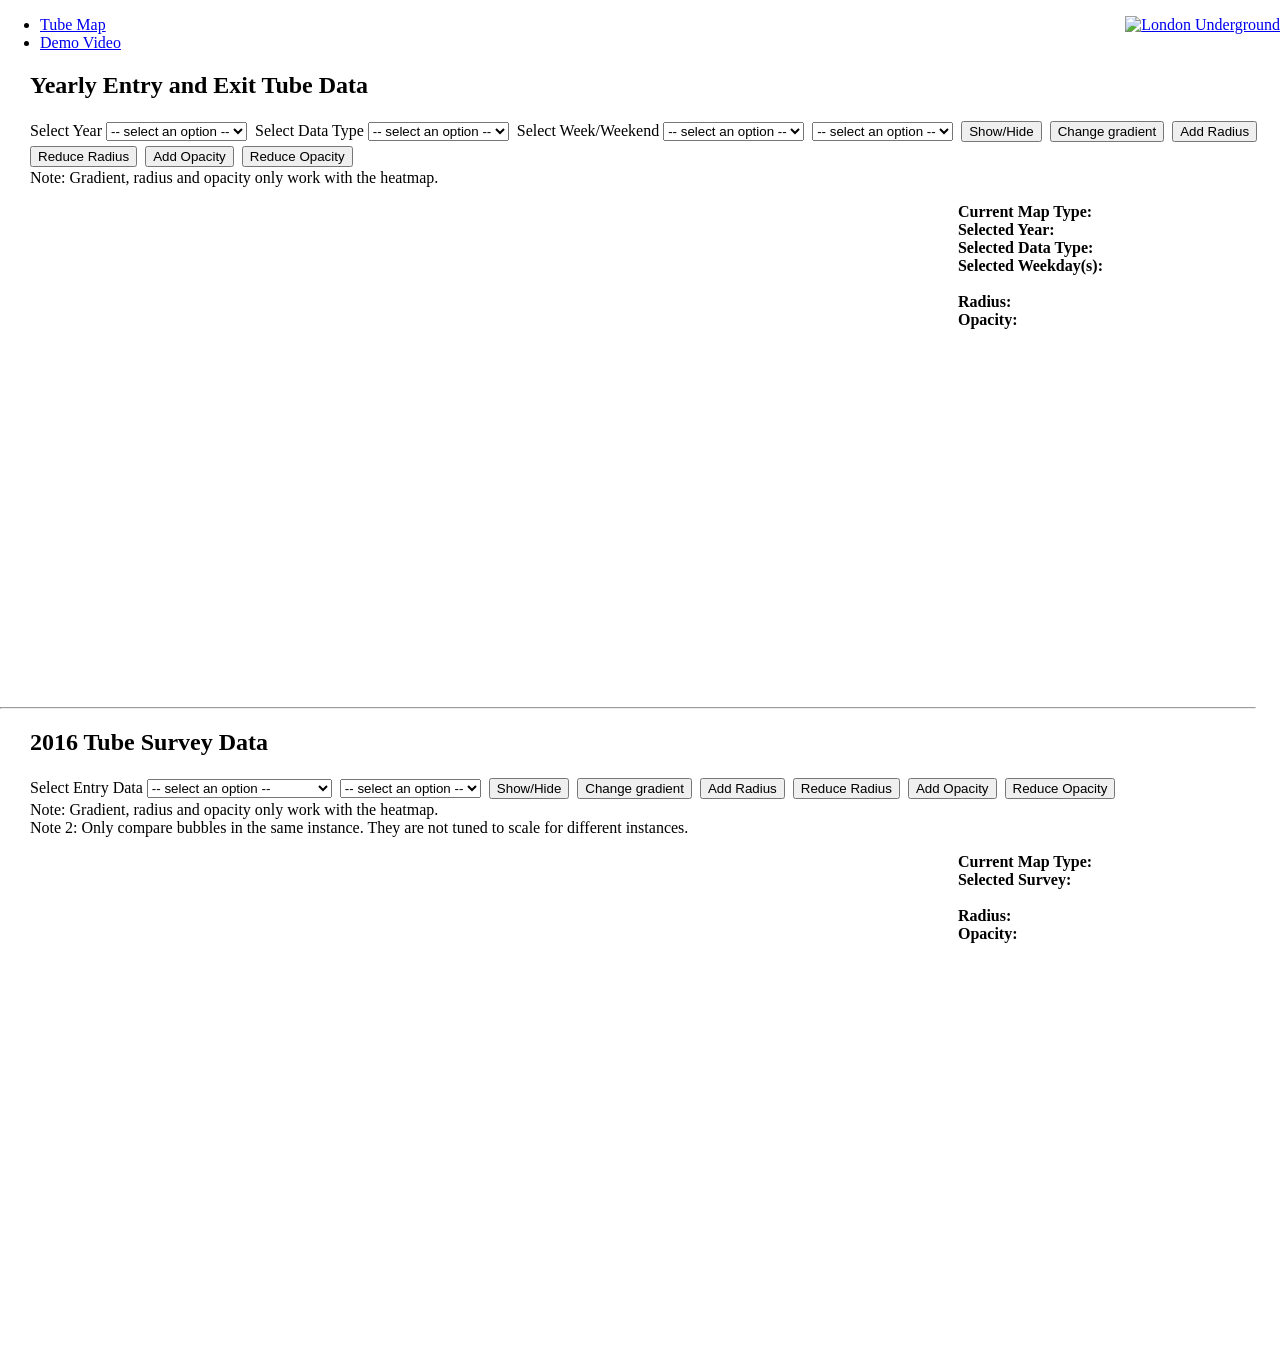
==== map.html @ 917e1bd4 "Modernize TubeVis for current browsers and improve the station views Libraries - Port the tube map a" ====
<!DOCTYPE html>
<html lang="en">
<head>
    <meta charset="utf-8">
    <meta name="viewport" content="width=device-width, initial-scale=1">
    <title>Yearly Entry and Exit Tube Data</title>
    <link rel="icon" href="data:,">
    <link rel="stylesheet" href="https://unpkg.com/leaflet@1.9.4/dist/leaflet.css">
    <style>
        html, body {
            margin: 0;
            padding: 0;
            background: #fff;
        }

        .roundel {
            float: right;
        }

        .roundel img {
            width: 100px;
            height: 80px;
        }

        .map-row {
            display: flex;
            gap: 2%;
            margin: 0 4% 20px 4%;
        }

        .map-canvas {
            flex: 0 0 75%;
            height: 500px;
        }

        .map-info {
            flex: 1;
            padding-top: 1em;
        }

        .panel {
            margin-left: 30px;
        }

        .panel select, .panel button {
            margin: 2px 4px 2px 0;
        }
    </style>
    <script src="https://cdn.jsdelivr.net/npm/d3@7.9.0/dist/d3.min.js"></script>
    <script src="https://unpkg.com/leaflet@1.9.4/dist/leaflet.js"></script>
    <script src="https://cdn.jsdelivr.net/npm/leaflet.heat@0.2.0/dist/leaflet-heat.js"></script>
    <script src="js/tubeData.js"></script>
    <script src="js/Map.js"></script>
    <script src="js/SurveyMap.js"></script>
</head>
<body>

<a href="https://tfl.gov.uk/modes/tube/" class="roundel" target="_blank" rel="noopener">
    <img src="https://vignette.wikia.nocookie.net/logopedia/images/3/3a/London_Underground_1970_roundel_small.png/revision/latest?cb=20120209090410"
         alt="London Underground" width="100" height="80">
</a>
<nav>
    <ul>
        <li><a href="index.html">Tube Map</a></li>
        <li><a href="video.html">Demo Video</a></li>
    </ul>
    <h1 style="margin-left:30px;">Yearly Entry and Exit Tube Data</h1>
</nav>

<div id="floating-panel1" class="panel">
    <label for="data-year">Select Year</label>
    <select id="data-year" onchange="callback(); changeDisplayBox1()">
        <option disabled selected value> -- select an option --</option>
        <option value="2007">2007</option>
        <option value="2008">2008</option>
        <option value="2009">2009</option>
        <option value="2010">2010</option>
        <option value="2011">2011</option>
        <option value="2012">2012</option>
        <option value="2013">2013</option>
        <option value="2014">2014</option>
        <option value="2015">2015</option>
        <option value="2016">2016</option>
    </select>
    <label for="data-type">Select Data Type</label>
    <select id="data-type" onchange="callback(); changeDisplayBox1()">
        <option disabled selected value> -- select an option --</option>
        <option value="ent">Entry</option>
        <option value="ext">Exit</option>
    </select>
    <label for="data-week">Select Week/Weekend</label>
    <select id="data-week" onchange="callback(); changeDisplayBox1()">
        <option disabled selected value> -- select an option --</option>
        <option value="Week">Weekdays</option>
        <option value="Sat">Saturday</option>
        <option value="Sun">Sunday</option>
    </select>
    <select id="vis-type" onchange="changeVis(); changeDisplayBox1();" aria-label="Map type">
        <option disabled selected value>-- select an option --</option>
        <option value="heat">Heatmap</option>
        <option value="circle">Bubbles</option>
    </select>
    <button type="button" onclick="toggleData()">Show/Hide</button>
    <button type="button" onclick="changeGradient()">Change gradient</button>
    <button type="button" onclick="addRadius()">Add Radius</button>
    <button type="button" onclick="reduceRadius()">Reduce Radius</button>
    <button type="button" onclick="addOpacity()">Add Opacity</button>
    <button type="button" onclick="reduceOpacity()">Reduce Opacity</button>
    <div>Note: Gradient, radius and opacity only work with the heatmap.</div>
</div>

<div class="map-row">
    <div id="map_canvas" class="map-canvas"></div>
    <div class="map-info">
        <div id="display-vis-type"><b>Current Map Type:</b></div>
        <div id="display-data-year"><b>Selected Year:</b></div>
        <div id="display-data-type"><b>Selected Data Type:</b></div>
        <div id="display-data-week"><b>Selected Weekday(s):</b></div>
        <br>
        <div id="display-radius"><b>Radius: </b></div>
        <div id="display-opacity"><b>Opacity: </b></div>
    </div>
</div>

<hr style="width:98%; margin-right:2%">

<div id="floating-panel2" class="panel">
    <h2>2016 Tube Survey Data</h2>
    <label for="survey-stat">Select Entry Data</label>
    <select id="survey-stat" onchange="surveyCallback(); changeDisplayBox2()">
        <option disabled selected value> -- select an option --</option>
        <option value="purpose">Ride Purpose</option>
        <option value="distancekm">Kms Travelled</option>
        <option value="avdistance">Average Distance Travelled</option>
        <option value="avtime">Average Time on Train</option>
        <option value="access">Mode of Access</option>
    </select>

    <select id="vis-type2" onchange="changeVis2(); changeDisplayBox2()" aria-label="Survey map type">
        <option disabled selected value> -- select an option --</option>
        <option value="heat">Heatmap</option>
        <option value="circle">Bubble</option>
    </select>
    <button type="button" onclick="toggleData2()">Show/Hide</button>
    <button type="button" onclick="changeGradient2()">Change gradient</button>
    <button type="button" onclick="addRadius2()">Add Radius</button>
    <button type="button" onclick="reduceRadius2()">Reduce Radius</button>
    <button type="button" onclick="addOpacity2()">Add Opacity</button>
    <button type="button" onclick="reduceOpacity2()">Reduce Opacity</button>
    <div>Note: Gradient, radius and opacity only work with the heatmap.</div>
    <div>Note 2: Only compare bubbles in the same instance. They are not tuned to scale for different instances.</div>
</div>

<div class="map-row">
    <div id="map_canvas2" class="map-canvas"></div>
    <div class="map-info">
        <div id="display-vis-type2"><b>Current Map Type: </b></div>
        <div id="display-survey-stat"><b>Selected Survey: </b></div>
        <div id="disp-category"></div>
        <div id="disp-day"></div>
        <div id="disp-place"></div>
        <br>
        <div id="display-radius-2"><b>Radius: </b></div>
        <div id="display-opacity-2"><b>Opacity: </b></div>
    </div>
</div>

<script>
    //The globe objects manage the overlays on each separate map
    let globeEntry, globeSurvey;

    //keeps track if the overlays are visible
    let map1Vis = true;
    let map2Vis = true;

    const BAD_TEXT = "-- select an option --";
    const LONDON = [51.501904, -0.115871];

    // Base map with rail lines drawn (stands in for the old Google transit layer)
    const createMap = id => {
        const map = L.map(id).setView(LONDON, 11);
        L.tileLayer('https://tile.openstreetmap.org/{z}/{x}/{y}.png', {
            maxZoom: 19,
            attribution: '&copy; <a href="https://www.openstreetmap.org/copyright">OpenStreetMap</a> contributors',
        }).addTo(map);
        return map;
    };

    //Initialize the maps
    d3.json("stations.json").then(data => {
        globeEntry = new MAP(createMap('map_canvas'), data.stations);
        globeSurvey = new SurveyMap(createMap('map_canvas2'), data.stations);
        showHeatmapSettings();
    }).catch(error => {
        console.error(error);
        alert('Could not load stations.json. If you opened map.html directly from disk, ' +
            'serve the folder over HTTP instead (see README).');
    });

    const setLabel = (id, label, value) => {
        const el = document.getElementById(id);
        el.replaceChildren();
        const b = document.createElement('b');
        b.textContent = label;
        el.append(b, value === undefined ? '' : String(value));
    };

    const selectedText = id => {
        const el = document.getElementById(id);
        if (!el || el.selectedIndex < 0) return "";
        const text = el.selectedOptions[0].text.trim();
        return text === BAD_TEXT ? "" : text;
    };

    function showHeatmapSettings() {
        setLabel("display-radius", "Radius: ", globeEntry.radius);
        setLabel("display-opacity", "Opacity: ", globeEntry.opacity);
        setLabel("display-radius-2", "Radius: ", globeSurvey.radius);
        setLabel("display-opacity-2", "Opacity: ", globeSurvey.opacity);
    }

    //Callback on the first map options
    function callback() {
        changeVis();
    }

    //Callback on the survey map options
    //Dynamically adds and removes menus based on what is selected
    function surveyCallback() {
        globeSurvey.clearMarkers();
        d3.selectAll('.tempSelect').remove();
        const type = document.getElementById("survey-stat").value;

        const sections = [BAD_TEXT, "Early", "AM peak", "Midday", "PM Peak", "Evening", "Late", "Total day"];
        const menus = {
            purpose: [
                ['categoryMenu', [BAD_TEXT, 'Work', 'Home', 'Shop', 'Education', 'Tourist', 'Hotel', 'Other', 'Unknown/Not Given']],
                ['dayMenu', sections],
                ['placeMenu', ['Origin Purpose', 'Destination Purpose']],
            ],
            distancekm: [
                ['categoryMenu', [BAD_TEXT, "<1 km"].concat(d3.range(2, 31).map(String), ["30+ kms"])],
            ],
            avdistance: [
                ['categoryMenu', [BAD_TEXT, "Total passenger kilometres", "Average journey length (kms)"]],
            ],
            avtime: [
                ['categoryMenu', [BAD_TEXT, "Average", "< 15 mins", "15 - 30", "30 - 45", "45 - 60", "60 - 90", "over 90"]],
                ['dayMenu', sections],
            ],
            access: [
                ['categoryMenu', [BAD_TEXT].concat(Object.keys(ACCESS_COLUMNS))],
                ['dayMenu', sections],
            ],
        }[type] || [];

        // Insert the menus before the "Map type" select, in order
        const visSelect = document.getElementById('vis-type2');
        menus.forEach(([id, options]) => {
            const select = d3.select(document.createElement('select'))
                .attr('class', 'tempSelect')
                .attr('id', id)
                .on('change', () => {
                    changeDisplayBox2();
                    changeVis2();
                });
            select.selectAll('option')
                .data(options)
                .join('option')
                .attr('value', d => d === BAD_TEXT ? '' : d)
                .text(d => d)
                .property('disabled', d => d === BAD_TEXT);
            visSelect.before(select.node());
        });
    }

    //Clears the overlay on the entry/exit map
    function toggleData() {
        if (map1Vis) {
            globeEntry.nextRequest();
            globeEntry.clearMarkers();
            map1Vis = false;
        } else {
            map1Vis = true;
            changeVis();
        }
    }

    //Changes the gradient on the entry/exit heatmap
    function changeGradient() {
        globeEntry.changeGradient();
    }

    //Adds to the radius of the heatmap
    function addRadius() {
        setLabel("display-radius", "Radius: ", globeEntry.changeRadius(1));
    }

    //Reduces the radius of the heatmap
    function reduceRadius() {
        setLabel("display-radius", "Radius: ", globeEntry.changeRadius(-1));
    }

    //Changes the opacity of the heatmap
    function addOpacity() {
        setLabel("display-opacity", "Opacity: ", globeEntry.changeOpacity(0.1));
    }

    function reduceOpacity() {
        setLabel("display-opacity", "Opacity: ", globeEntry.changeOpacity(-0.1));
    }

    //Changes the vis type of the map according to what the user selects
    function changeVis() {
        if (!globeEntry) return;
        globeEntry.clearMarkers();
        map1Vis = true;
        const type = document.getElementById("vis-type").value;
        if (type === "heat") {
            globeEntry.setHeatmap();
        } else if (type === "circle") {
            globeEntry.setCircles();
        }
    }

    //Changes the display box to the right of the map based on options selected
    function changeDisplayBox1() {
        setLabel("display-vis-type", "Current Map Type: ", selectedText("vis-type"));
        setLabel("display-data-year", "Selected Year: ", selectedText("data-year"));
        setLabel("display-data-type", "Selected Data Type: ", selectedText("data-type"));
        setLabel("display-data-week", "Selected Weekday(s): ", selectedText("data-week"));
    }

    //Clears the overlay on the survey map
    function toggleData2() {
        if (map2Vis) {
            globeSurvey.nextRequest();
            globeSurvey.clearMarkers();
            map2Vis = false;
        } else {
            map2Vis = true;
            changeVis2();
        }
    }

    function changeGradient2() {
        globeSurvey.changeGradient();
    }

    function addRadius2() {
        setLabel("display-radius-2", "Radius: ", globeSurvey.changeRadius(1));
    }

    function reduceRadius2() {
        setLabel("display-radius-2", "Radius: ", globeSurvey.changeRadius(-1));
    }

    function addOpacity2() {
        setLabel("display-opacity-2", "Opacity: ", globeSurvey.changeOpacity(0.1));
    }

    function reduceOpacity2() {
        setLabel("display-opacity-2", "Opacity: ", globeSurvey.changeOpacity(-0.1));
    }

    //Changes the vis type of the survey map according to what the user selects
    function changeVis2() {
        if (!globeSurvey) return;
        globeSurvey.clearMarkers();
        map2Vis = true;
        const token = document.getElementById("survey-stat").value;
        const type = document.getElementById("vis-type2").value;
        if (type === "heat") {
            globeSurvey.setHeatmap(null, token);
        } else if (type === "circle") {
            globeSurvey.setCircles(null, token);
        }
    }

    //Changes the display box to the right of the survey map based on options selected
    function changeDisplayBox2() {
        setLabel("display-vis-type2", "Current Map Type: ", selectedText("vis-type2"));
        setLabel("display-survey-stat", "Selected Survey: ", selectedText("survey-stat"));

        const optional = [["categoryMenu", "disp-category", "Category: "], ["dayMenu", "disp-day", "Time: "], ["placeMenu", "disp-place", "Place: "]];
        optional.forEach(([menuId, displayId, label]) => {
            if (document.getElementById(menuId)) {
                let text = selectedText(menuId);
                if (menuId === "placeMenu") text = text.split(' ')[0];
                setLabel(displayId, label, text);
            } else {
                document.getElementById(displayId).replaceChildren();
            }
        });
    }
</script>

</body>
</html>
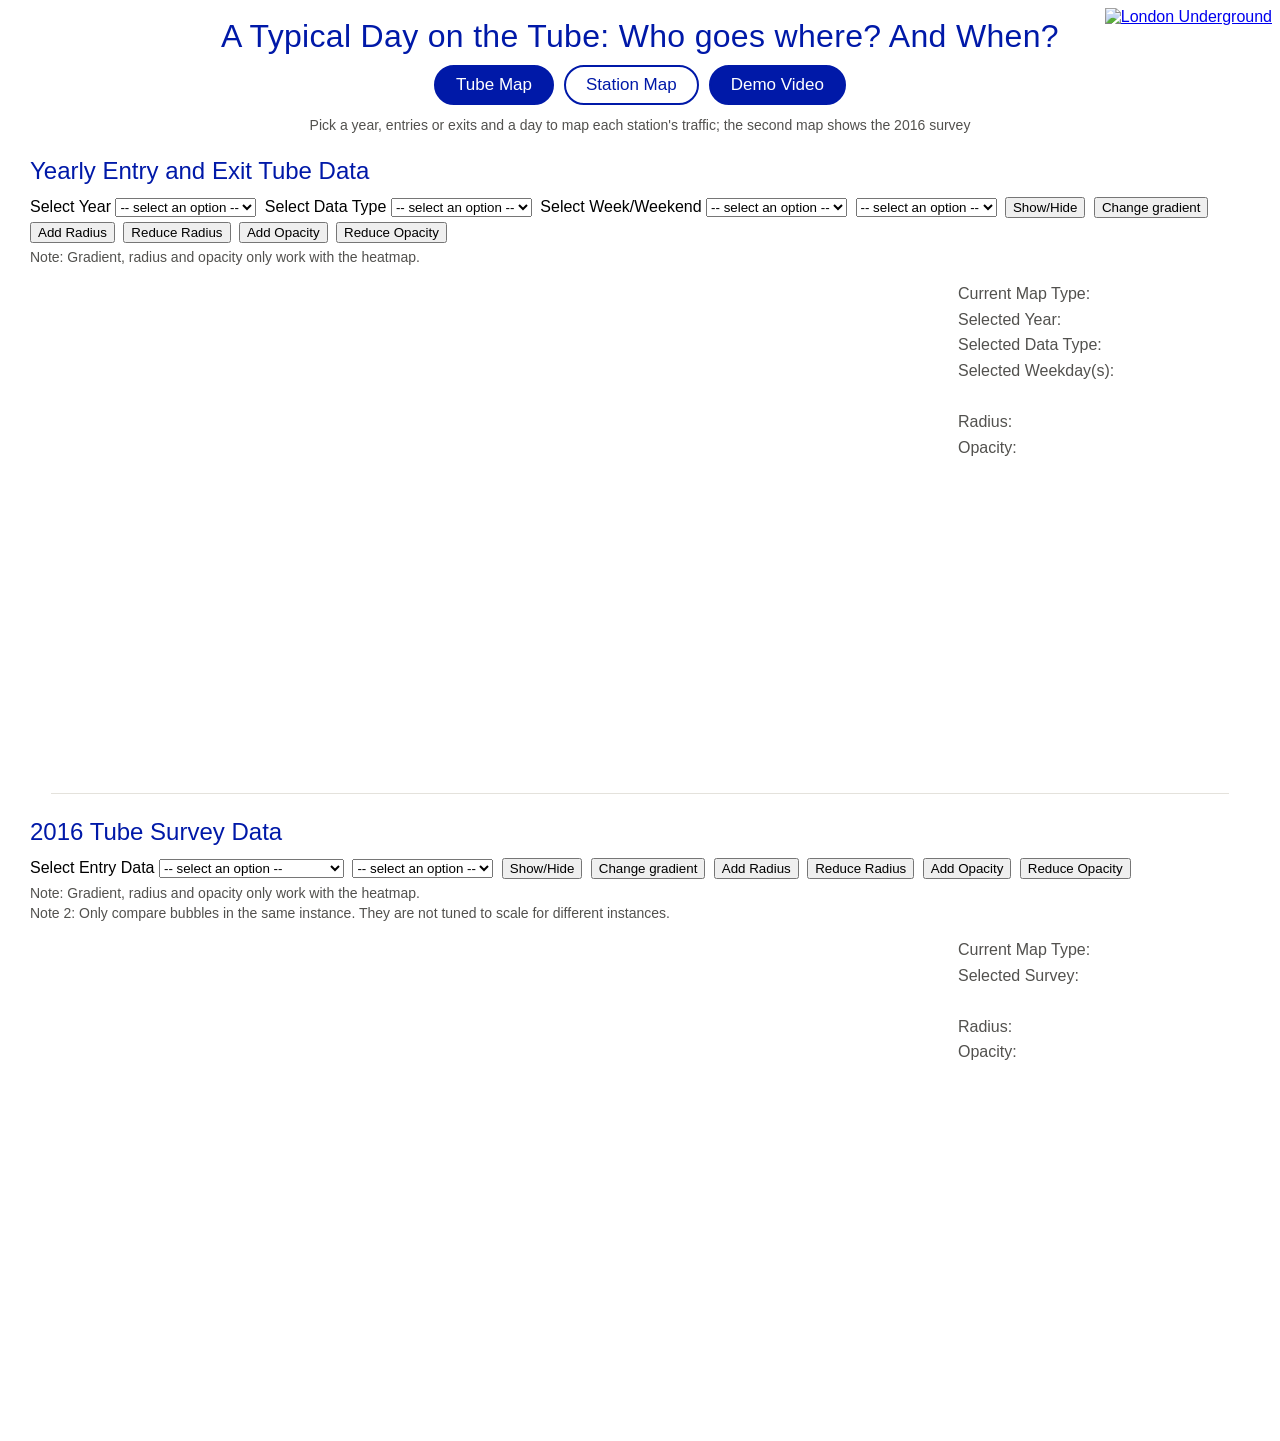
==== commit e46edbeb: "Share Underground-style header, font and tabs across all pages - New site.css with the Hammersmith O" ====
--- a/map.html
+++ b/map.html
@@ -5,21 +5,47 @@
     <meta name="viewport" content="width=device-width, initial-scale=1">
     <title>Yearly Entry and Exit Tube Data</title>
     <link rel="icon" href="data:,">
+    <link rel="preconnect" href="https://fonts.googleapis.com">
+    <link rel="preconnect" href="https://fonts.gstatic.com" crossorigin>
+    <link href="https://fonts.googleapis.com/css2?family=Hammersmith+One&display=swap" rel="stylesheet">
     <link rel="stylesheet" href="https://unpkg.com/leaflet@1.9.4/dist/leaflet.css">
+    <link rel="stylesheet" href="site.css">
     <style>
         html, body {
             margin: 0;
             padding: 0;
-            background: #fff;
-        }
-
-        .roundel {
-            float: right;
-        }
-
-        .roundel img {
-            width: 100px;
-            height: 80px;
+        }
+
+        .section-title {
+            margin: 24px 0 10px;
+            font-size: 24px;
+            color: var(--tube-blue);
+        }
+
+        .note {
+            margin-top: 4px;
+            font-size: 14px;
+            color: var(--text-secondary);
+        }
+
+        .map-info {
+            line-height: 1.6;
+        }
+
+        .map-info b {
+            color: var(--text-secondary);
+        }
+
+        /* Leaflet sets its own font on tooltips and attribution */
+        .leaflet-container {
+            font-family: var(--site-font);
+        }
+
+        hr.section-rule {
+            width: 92%;
+            margin: 28px auto 0;
+            border: 0;
+            border-top: 1px solid #e4e2dc;
         }
 
         .map-row {
@@ -59,15 +85,18 @@
     <img src="https://vignette.wikia.nocookie.net/logopedia/images/3/3a/London_Underground_1970_roundel_small.png/revision/latest?cb=20120209090410"
          alt="London Underground" width="100" height="80">
 </a>
-<nav>
-    <ul>
-        <li><a href="index.html">Tube Map</a></li>
-        <li><a href="video.html">Demo Video</a></li>
-    </ul>
-    <h1 style="margin-left:30px;">Yearly Entry and Exit Tube Data</h1>
-</nav>
+<header>
+    <h1 class="site-title">A Typical Day on the Tube: Who goes where? And When?</h1>
+    <nav class="site-nav" aria-label="Views">
+        <a href="index.html">Tube Map</a>
+        <a href="map.html" aria-current="page">Station Map</a>
+        <a href="video.html">Demo Video</a>
+    </nav>
+    <p class="site-subtitle">Pick a year, entries or exits and a day to map each station's traffic; the second map shows the 2016 survey</p>
+</header>
 
 <div id="floating-panel1" class="panel">
+    <h2 class="section-title">Yearly Entry and Exit Tube Data</h2>
     <label for="data-year">Select Year</label>
     <select id="data-year" onchange="callback(); changeDisplayBox1()">
         <option disabled selected value> -- select an option --</option>
@@ -106,7 +135,7 @@
     <button type="button" onclick="reduceRadius()">Reduce Radius</button>
     <button type="button" onclick="addOpacity()">Add Opacity</button>
     <button type="button" onclick="reduceOpacity()">Reduce Opacity</button>
-    <div>Note: Gradient, radius and opacity only work with the heatmap.</div>
+    <div class="note">Note: Gradient, radius and opacity only work with the heatmap.</div>
 </div>
 
 <div class="map-row">
@@ -122,10 +151,10 @@
     </div>
 </div>
 
-<hr style="width:98%; margin-right:2%">
+<hr class="section-rule">
 
 <div id="floating-panel2" class="panel">
-    <h2>2016 Tube Survey Data</h2>
+    <h2 class="section-title">2016 Tube Survey Data</h2>
     <label for="survey-stat">Select Entry Data</label>
     <select id="survey-stat" onchange="surveyCallback(); changeDisplayBox2()">
         <option disabled selected value> -- select an option --</option>
@@ -147,8 +176,8 @@
     <button type="button" onclick="reduceRadius2()">Reduce Radius</button>
     <button type="button" onclick="addOpacity2()">Add Opacity</button>
     <button type="button" onclick="reduceOpacity2()">Reduce Opacity</button>
-    <div>Note: Gradient, radius and opacity only work with the heatmap.</div>
-    <div>Note 2: Only compare bubbles in the same instance. They are not tuned to scale for different instances.</div>
+    <div class="note">Note: Gradient, radius and opacity only work with the heatmap.</div>
+    <div class="note">Note 2: Only compare bubbles in the same instance. They are not tuned to scale for different instances.</div>
 </div>
 
 <div class="map-row">
--- a/site.css
+++ b/site.css
@@ -0,0 +1,104 @@
+/* Shared look for every page: Underground-style type, the page title,
+   the tabs linking the three views, and the roundel.
+
+   Hammersmith One is an open font modelled on Johnston, the London
+   Underground typeface. It has a single weight, so headings use size and
+   colour rather than bold (browsers would otherwise fake a bold). */
+
+:root {
+  --tube-blue: #0019A8;
+  --tube-blue-dark: #000F6B;
+  --tube-red: #DC241F;
+  --text-secondary: #52514e;
+  --site-font: 'Hammersmith One', 'Gill Sans', 'Gill Sans MT', sans-serif;
+}
+
+body {
+  background: #fff;
+}
+
+body,
+button,
+select,
+input {
+  font-family: var(--site-font);
+}
+
+h1, h2, h3, h4, h5, h6, b, strong {
+  font-weight: normal;
+}
+
+/* ---- Title ---- */
+.site-title {
+  margin: 18px 120px 10px;
+  text-align: center;
+  font-size: 32px;
+  letter-spacing: 0.01em;
+  color: var(--tube-blue);
+}
+
+.site-subtitle {
+  margin: 12px 0 14px;
+  text-align: center;
+  font-size: 14px;
+  color: var(--text-secondary);
+}
+
+/* ---- Tabs linking the three views ---- */
+.site-nav {
+  display: flex;
+  flex-wrap: wrap;
+  justify-content: center;
+  gap: 10px;
+}
+
+.site-nav a {
+  padding: 8px 20px;
+  border: 2px solid var(--tube-blue);
+  border-radius: 999px;
+  background: var(--tube-blue);
+  color: #fff;
+  font-size: 17px;
+  text-decoration: none;
+  transition: background-color 0.15s, color 0.15s;
+}
+
+.site-nav a:hover,
+.site-nav a:focus-visible {
+  background: var(--tube-blue-dark);
+  border-color: var(--tube-blue-dark);
+  text-decoration: none;
+}
+
+.site-nav a:focus-visible {
+  outline: 3px solid var(--tube-red);
+  outline-offset: 2px;
+}
+
+/* The page you're on: outlined, not filled */
+.site-nav a[aria-current="page"] {
+  background: #fff;
+  color: var(--tube-blue);
+  cursor: default;
+}
+
+/* ---- Roundel, pinned top right ---- */
+.roundel {
+  position: absolute;
+  top: 8px;
+  right: 8px;
+  z-index: 1;
+}
+
+.roundel img {
+  width: 100px;
+  height: 80px;
+}
+
+/* Narrow windows: let the title use the full width under the roundel */
+@media (max-width: 700px) {
+  .site-title {
+    margin: 96px 16px 10px;
+    font-size: 26px;
+  }
+}
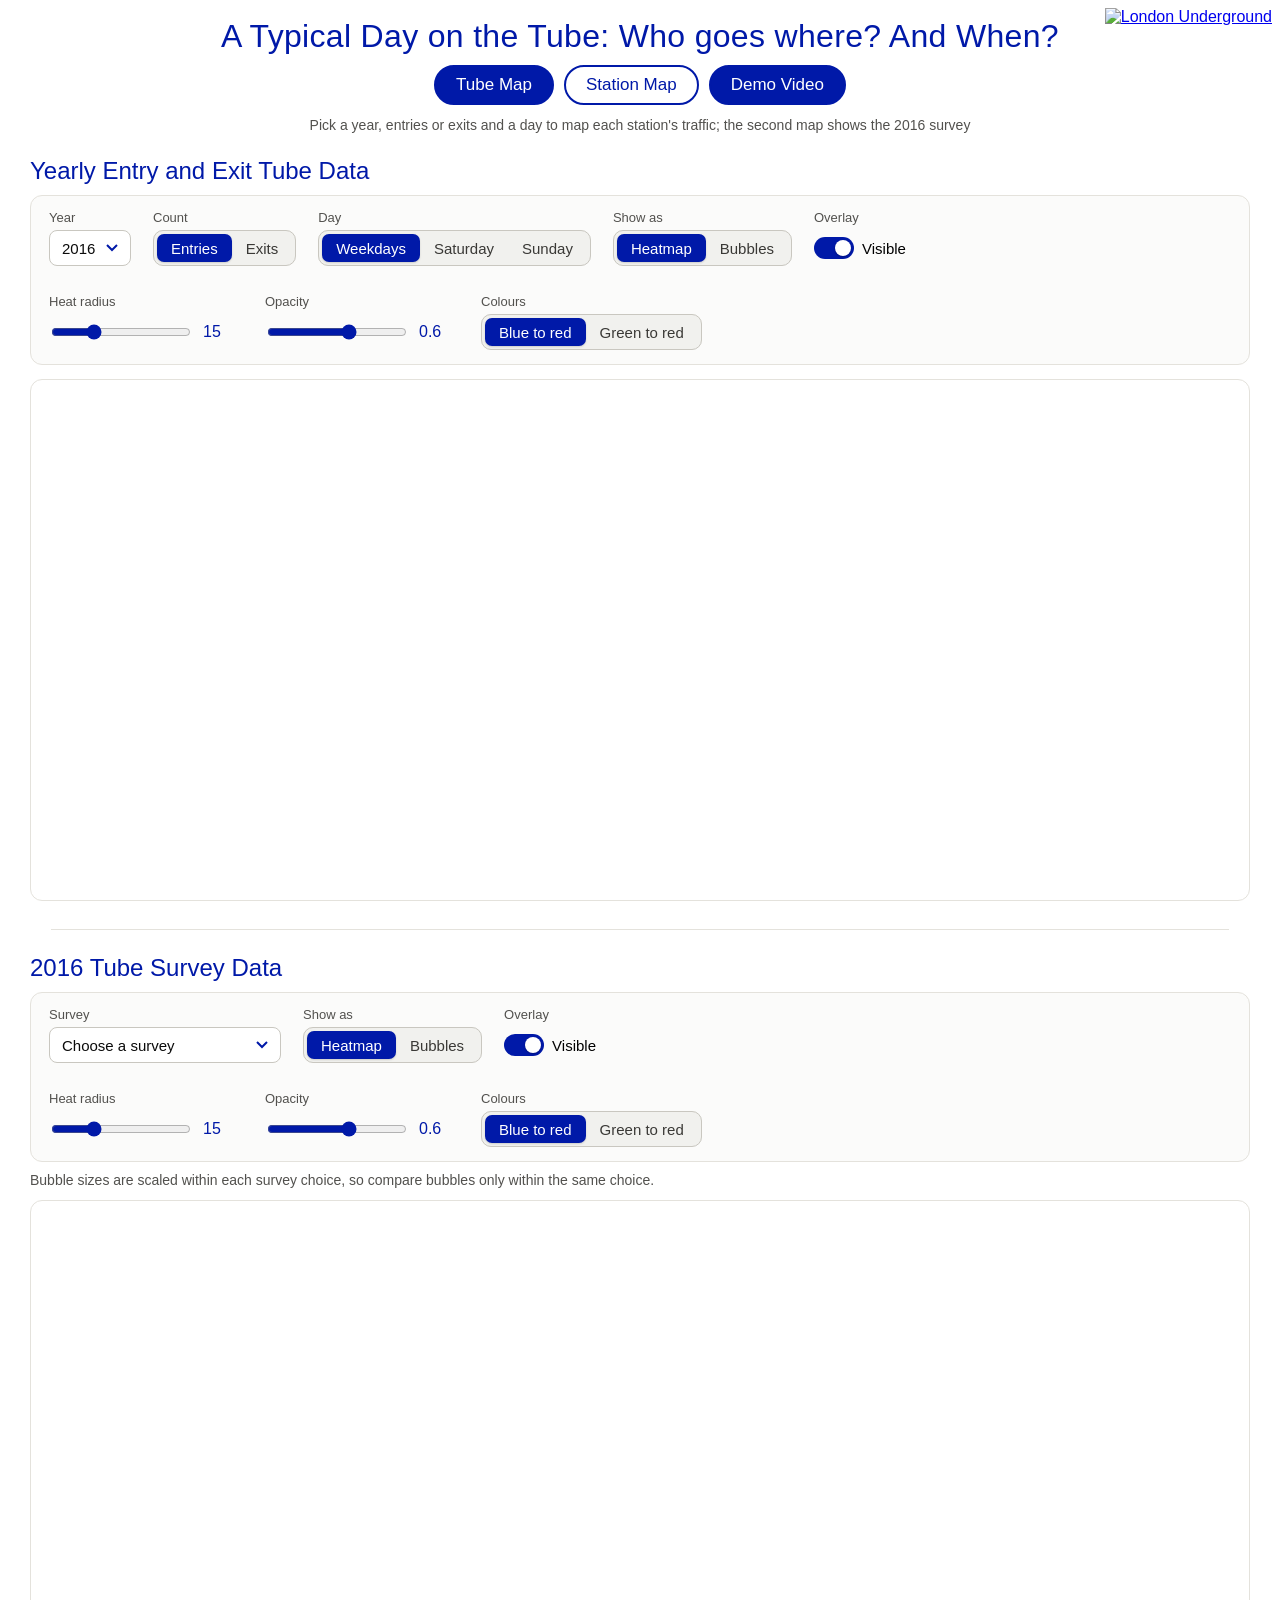
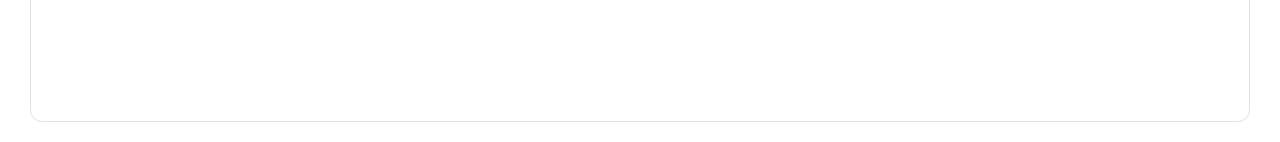
==== commit 84f7870f: "Redesign the page controls - Shared button, dropdown, toggle, switch and slider styles in site.css -" ====
--- a/map.html
+++ b/map.html
@@ -22,20 +22,6 @@
             color: var(--tube-blue);
         }
 
-        .note {
-            margin-top: 4px;
-            font-size: 14px;
-            color: var(--text-secondary);
-        }
-
-        .map-info {
-            line-height: 1.6;
-        }
-
-        .map-info b {
-            color: var(--text-secondary);
-        }
-
         /* Leaflet sets its own font on tooltips and attribution */
         .leaflet-container {
             font-family: var(--site-font);
@@ -48,28 +34,36 @@
             border-top: 1px solid #e4e2dc;
         }
 
-        .map-row {
-            display: flex;
-            gap: 2%;
-            margin: 0 4% 20px 4%;
+        .panel {
+            margin: 0 30px;
+        }
+
+        .panel .toolbar {
+            margin-bottom: 14px;
+        }
+
+        .survey-menus {
+            display: contents;
+        }
+
+        .heat-only-hint {
+            align-self: center;
+            display: none;
+        }
+
+        fieldset.control-group:disabled .heat-only-hint {
+            display: block;
+        }
+
+        .survey-hint {
+            margin: -4px 0 12px;
         }
 
         .map-canvas {
-            flex: 0 0 75%;
-            height: 500px;
-        }
-
-        .map-info {
-            flex: 1;
-            padding-top: 1em;
-        }
-
-        .panel {
-            margin-left: 30px;
-        }
-
-        .panel select, .panel button {
-            margin: 2px 4px 2px 0;
+            height: 520px;
+            margin-bottom: 20px;
+            border: 1px solid #e4e2dc;
+            border-radius: 12px;
         }
     </style>
     <script src="https://cdn.jsdelivr.net/npm/d3@7.9.0/dist/d3.min.js"></script>
@@ -95,117 +89,146 @@
     <p class="site-subtitle">Pick a year, entries or exits and a day to map each station's traffic; the second map shows the 2016 survey</p>
 </header>
 
-<div id="floating-panel1" class="panel">
-    <h2 class="section-title">Yearly Entry and Exit Tube Data</h2>
-    <label for="data-year">Select Year</label>
-    <select id="data-year" onchange="callback(); changeDisplayBox1()">
-        <option disabled selected value> -- select an option --</option>
-        <option value="2007">2007</option>
-        <option value="2008">2008</option>
-        <option value="2009">2009</option>
-        <option value="2010">2010</option>
-        <option value="2011">2011</option>
-        <option value="2012">2012</option>
-        <option value="2013">2013</option>
-        <option value="2014">2014</option>
-        <option value="2015">2015</option>
-        <option value="2016">2016</option>
-    </select>
-    <label for="data-type">Select Data Type</label>
-    <select id="data-type" onchange="callback(); changeDisplayBox1()">
-        <option disabled selected value> -- select an option --</option>
-        <option value="ent">Entry</option>
-        <option value="ext">Exit</option>
-    </select>
-    <label for="data-week">Select Week/Weekend</label>
-    <select id="data-week" onchange="callback(); changeDisplayBox1()">
-        <option disabled selected value> -- select an option --</option>
-        <option value="Week">Weekdays</option>
-        <option value="Sat">Saturday</option>
-        <option value="Sun">Sunday</option>
-    </select>
-    <select id="vis-type" onchange="changeVis(); changeDisplayBox1();" aria-label="Map type">
-        <option disabled selected value>-- select an option --</option>
-        <option value="heat">Heatmap</option>
-        <option value="circle">Bubbles</option>
-    </select>
-    <button type="button" onclick="toggleData()">Show/Hide</button>
-    <button type="button" onclick="changeGradient()">Change gradient</button>
-    <button type="button" onclick="addRadius()">Add Radius</button>
-    <button type="button" onclick="reduceRadius()">Reduce Radius</button>
-    <button type="button" onclick="addOpacity()">Add Opacity</button>
-    <button type="button" onclick="reduceOpacity()">Reduce Opacity</button>
-    <div class="note">Note: Gradient, radius and opacity only work with the heatmap.</div>
-</div>
-
-<div class="map-row">
+<section id="floating-panel1" class="panel" aria-labelledby="counts-title">
+    <h2 class="section-title" id="counts-title">Yearly Entry and Exit Tube Data</h2>
+    <div class="toolbar" id="counts-controls">
+        <div class="field">
+            <label class="field-label" for="data-year">Year</label>
+            <select class="select" id="data-year">
+                <option value="2007">2007</option>
+                <option value="2008">2008</option>
+                <option value="2009">2009</option>
+                <option value="2010">2010</option>
+                <option value="2011">2011</option>
+                <option value="2012">2012</option>
+                <option value="2013">2013</option>
+                <option value="2014">2014</option>
+                <option value="2015">2015</option>
+                <option value="2016" selected>2016</option>
+            </select>
+        </div>
+        <div class="field">
+            <span class="field-label" id="data-type-label">Count</span>
+            <fieldset class="segmented" id="data-type" aria-labelledby="data-type-label">
+                <input type="radio" name="data-type" id="data-type-ent" value="ent" checked>
+                <label for="data-type-ent">Entries</label>
+                <input type="radio" name="data-type" id="data-type-ext" value="ext">
+                <label for="data-type-ext">Exits</label>
+            </fieldset>
+        </div>
+        <div class="field">
+            <span class="field-label" id="data-week-label">Day</span>
+            <fieldset class="segmented" id="data-week" aria-labelledby="data-week-label">
+                <input type="radio" name="data-week" id="data-week-week" value="Week" checked>
+                <label for="data-week-week">Weekdays</label>
+                <input type="radio" name="data-week" id="data-week-sat" value="Sat">
+                <label for="data-week-sat">Saturday</label>
+                <input type="radio" name="data-week" id="data-week-sun" value="Sun">
+                <label for="data-week-sun">Sunday</label>
+            </fieldset>
+        </div>
+        <div class="field">
+            <span class="field-label" id="vis-type-label">Show as</span>
+            <fieldset class="segmented" id="vis-type" aria-labelledby="vis-type-label">
+                <input type="radio" name="vis-type" id="vis-type-heat" value="heat" checked>
+                <label for="vis-type-heat">Heatmap</label>
+                <input type="radio" name="vis-type" id="vis-type-circle" value="circle">
+                <label for="vis-type-circle">Bubbles</label>
+            </fieldset>
+        </div>
+        <div class="field">
+            <span class="field-label">Overlay</span>
+            <label class="switch"><input type="checkbox" id="show-1" checked> Visible</label>
+        </div>
+        <div class="toolbar-break"></div>
+        <fieldset class="control-group heat-only" id="heat-settings-1" aria-label="Heatmap settings">
+            <div class="field">
+                <label class="field-label" for="radius-1">Heat radius</label>
+                <span class="slider"><input type="range" id="radius-1" min="1" max="50" step="1" value="15"><output for="radius-1">15</output></span>
+            </div>
+            <div class="field">
+                <label class="field-label" for="opacity-1">Opacity</label>
+                <span class="slider"><input type="range" id="opacity-1" min="0" max="1" step="0.1" value="0.6"><output for="opacity-1">0.6</output></span>
+            </div>
+            <div class="field">
+                <span class="field-label" id="gradient-1-label">Colours</span>
+                <fieldset class="segmented" id="gradient-1" aria-labelledby="gradient-1-label">
+                    <input type="radio" name="gradient-1" id="gradient-1-custom" value="custom" checked>
+                    <label for="gradient-1-custom">Blue to red</label>
+                    <input type="radio" name="gradient-1" id="gradient-1-default" value="default">
+                    <label for="gradient-1-default">Green to red</label>
+                </fieldset>
+            </div>
+            <p class="hint heat-only-hint">Heatmap settings; not used for bubbles.</p>
+        </fieldset>
+    </div>
     <div id="map_canvas" class="map-canvas"></div>
-    <div class="map-info">
-        <div id="display-vis-type"><b>Current Map Type:</b></div>
-        <div id="display-data-year"><b>Selected Year:</b></div>
-        <div id="display-data-type"><b>Selected Data Type:</b></div>
-        <div id="display-data-week"><b>Selected Weekday(s):</b></div>
-        <br>
-        <div id="display-radius"><b>Radius: </b></div>
-        <div id="display-opacity"><b>Opacity: </b></div>
+</section>
+
+<hr class="section-rule">
+
+<section id="floating-panel2" class="panel" aria-labelledby="survey-title">
+    <h2 class="section-title" id="survey-title">2016 Tube Survey Data</h2>
+    <div class="toolbar" id="survey-controls">
+        <div class="field">
+            <label class="field-label" for="survey-stat">Survey</label>
+            <select class="select" id="survey-stat">
+                <option disabled selected value="">Choose a survey</option>
+                <option value="purpose">Ride Purpose</option>
+                <option value="distancekm">Kms Travelled</option>
+                <option value="avdistance">Average Distance Travelled</option>
+                <option value="avtime">Average Time on Train</option>
+                <option value="access">Mode of Access</option>
+            </select>
+        </div>
+        <div id="survey-menus" class="survey-menus"></div>
+        <div class="field">
+            <span class="field-label" id="vis-type2-label">Show as</span>
+            <fieldset class="segmented" id="vis-type2" aria-labelledby="vis-type2-label">
+                <input type="radio" name="vis-type2" id="vis-type2-heat" value="heat" checked>
+                <label for="vis-type2-heat">Heatmap</label>
+                <input type="radio" name="vis-type2" id="vis-type2-circle" value="circle">
+                <label for="vis-type2-circle">Bubbles</label>
+            </fieldset>
+        </div>
+        <div class="field">
+            <span class="field-label">Overlay</span>
+            <label class="switch"><input type="checkbox" id="show-2" checked> Visible</label>
+        </div>
+        <div class="toolbar-break"></div>
+        <fieldset class="control-group heat-only" id="heat-settings-2" aria-label="Heatmap settings">
+            <div class="field">
+                <label class="field-label" for="radius-2">Heat radius</label>
+                <span class="slider"><input type="range" id="radius-2" min="1" max="50" step="1" value="15"><output for="radius-2">15</output></span>
+            </div>
+            <div class="field">
+                <label class="field-label" for="opacity-2">Opacity</label>
+                <span class="slider"><input type="range" id="opacity-2" min="0" max="1" step="0.1" value="0.6"><output for="opacity-2">0.6</output></span>
+            </div>
+            <div class="field">
+                <span class="field-label" id="gradient-2-label">Colours</span>
+                <fieldset class="segmented" id="gradient-2" aria-labelledby="gradient-2-label">
+                    <input type="radio" name="gradient-2" id="gradient-2-custom" value="custom" checked>
+                    <label for="gradient-2-custom">Blue to red</label>
+                    <input type="radio" name="gradient-2" id="gradient-2-default" value="default">
+                    <label for="gradient-2-default">Green to red</label>
+                </fieldset>
+            </div>
+            <p class="hint heat-only-hint">Heatmap settings; not used for bubbles.</p>
+        </fieldset>
     </div>
-</div>
-
-<hr class="section-rule">
-
-<div id="floating-panel2" class="panel">
-    <h2 class="section-title">2016 Tube Survey Data</h2>
-    <label for="survey-stat">Select Entry Data</label>
-    <select id="survey-stat" onchange="surveyCallback(); changeDisplayBox2()">
-        <option disabled selected value> -- select an option --</option>
-        <option value="purpose">Ride Purpose</option>
-        <option value="distancekm">Kms Travelled</option>
-        <option value="avdistance">Average Distance Travelled</option>
-        <option value="avtime">Average Time on Train</option>
-        <option value="access">Mode of Access</option>
-    </select>
-
-    <select id="vis-type2" onchange="changeVis2(); changeDisplayBox2()" aria-label="Survey map type">
-        <option disabled selected value> -- select an option --</option>
-        <option value="heat">Heatmap</option>
-        <option value="circle">Bubble</option>
-    </select>
-    <button type="button" onclick="toggleData2()">Show/Hide</button>
-    <button type="button" onclick="changeGradient2()">Change gradient</button>
-    <button type="button" onclick="addRadius2()">Add Radius</button>
-    <button type="button" onclick="reduceRadius2()">Reduce Radius</button>
-    <button type="button" onclick="addOpacity2()">Add Opacity</button>
-    <button type="button" onclick="reduceOpacity2()">Reduce Opacity</button>
-    <div class="note">Note: Gradient, radius and opacity only work with the heatmap.</div>
-    <div class="note">Note 2: Only compare bubbles in the same instance. They are not tuned to scale for different instances.</div>
-</div>
-
-<div class="map-row">
+    <p class="hint survey-hint">Bubble sizes are scaled within each survey choice, so compare bubbles only within the same choice.</p>
     <div id="map_canvas2" class="map-canvas"></div>
-    <div class="map-info">
-        <div id="display-vis-type2"><b>Current Map Type: </b></div>
-        <div id="display-survey-stat"><b>Selected Survey: </b></div>
-        <div id="disp-category"></div>
-        <div id="disp-day"></div>
-        <div id="disp-place"></div>
-        <br>
-        <div id="display-radius-2"><b>Radius: </b></div>
-        <div id="display-opacity-2"><b>Opacity: </b></div>
-    </div>
-</div>
+</section>
 
 <script>
     //The globe objects manage the overlays on each separate map
     let globeEntry, globeSurvey;
 
-    //keeps track if the overlays are visible
-    let map1Vis = true;
-    let map2Vis = true;
-
-    const BAD_TEXT = "-- select an option --";
+    const PLACEHOLDER = "Choose one";
     const LONDON = [51.501904, -0.115871];
 
-    // Base map with rail lines drawn (stands in for the old Google transit layer)
+    // OpenStreetMap base map (stands in for the old Google transit layer)
     const createMap = id => {
         const map = L.map(id).setView(LONDON, 11);
         L.tileLayer('https://tile.openstreetmap.org/{z}/{x}/{y}.png', {
@@ -215,213 +238,116 @@
         return map;
     };
 
-    //Initialize the maps
+    //Initialize the maps; the counts map draws straight away from the defaults
     d3.json("stations.json").then(data => {
         globeEntry = new MAP(createMap('map_canvas'), data.stations);
         globeSurvey = new SurveyMap(createMap('map_canvas2'), data.stations);
-        showHeatmapSettings();
+        drawCounts();
+        drawSurvey();
     }).catch(error => {
         console.error(error);
         alert('Could not load stations.json. If you opened map.html directly from disk, ' +
             'serve the folder over HTTP instead (see README).');
     });
 
-    const setLabel = (id, label, value) => {
-        const el = document.getElementById(id);
-        el.replaceChildren();
-        const b = document.createElement('b');
-        b.textContent = label;
-        el.append(b, value === undefined ? '' : String(value));
+    // Redraws an overlay from its menus. Heatmap settings grey out for bubbles,
+    // and nothing is drawn while the "Visible" switch is off.
+    const redraw = (globe, n, mapTypeName, draw) => {
+        if (!globe) return;
+        const mapType = fieldValue(mapTypeName);
+        document.getElementById(`heat-settings-${n}`).disabled = mapType !== 'heat';
+        globe.nextRequest();
+        globe.clearMarkers();
+        if (document.getElementById(`show-${n}`).checked) draw(mapType);
     };
 
-    const selectedText = id => {
-        const el = document.getElementById(id);
-        if (!el || el.selectedIndex < 0) return "";
-        const text = el.selectedOptions[0].text.trim();
-        return text === BAD_TEXT ? "" : text;
+    function drawCounts() {
+        redraw(globeEntry, 1, 'vis-type', mapType => {
+            if (mapType === 'heat') globeEntry.setHeatmap();
+            else globeEntry.setCircles();
+        });
+    }
+
+    function drawSurvey() {
+        redraw(globeSurvey, 2, 'vis-type2', mapType => {
+            const stat = fieldValue('survey-stat');
+            if (!stat) return;
+            if (mapType === 'heat') globeSurvey.setHeatmap(null, stat);
+            else globeSurvey.setCircles(null, stat);
+        });
+    }
+
+    // Each survey needs its own follow-up menus (category, time of day, trip end)
+    const SECTIONS = ["Early", "AM peak", "Midday", "PM Peak", "Evening", "Late", "Total day"];
+    const SURVEY_MENUS = {
+        purpose: [
+            ['categoryMenu', 'Purpose', [PLACEHOLDER, 'Work', 'Home', 'Shop', 'Education', 'Tourist', 'Hotel', 'Other', 'Unknown/Not Given']],
+            ['dayMenu', 'Time of day', SECTIONS],
+            ['placeMenu', 'Trip end', ['Origin Purpose', 'Destination Purpose']],
+        ],
+        distancekm: [
+            ['categoryMenu', 'Distance', [PLACEHOLDER, "<1 km"].concat(d3.range(2, 31).map(String), ["30+ kms"])],
+        ],
+        avdistance: [
+            ['categoryMenu', 'Measure', [PLACEHOLDER, "Total passenger kilometres", "Average journey length (kms)"]],
+        ],
+        avtime: [
+            ['categoryMenu', 'Journey time', [PLACEHOLDER, "Average", "< 15 mins", "15 - 30", "30 - 45", "45 - 60", "60 - 90", "over 90"]],
+            ['dayMenu', 'Time of day', SECTIONS],
+        ],
+        access: [
+            ['categoryMenu', 'Mode', [PLACEHOLDER].concat(Object.keys(ACCESS_COLUMNS))],
+            ['dayMenu', 'Time of day', SECTIONS],
+        ],
     };
 
-    function showHeatmapSettings() {
-        setLabel("display-radius", "Radius: ", globeEntry.radius);
-        setLabel("display-opacity", "Opacity: ", globeEntry.opacity);
-        setLabel("display-radius-2", "Radius: ", globeSurvey.radius);
-        setLabel("display-opacity-2", "Opacity: ", globeSurvey.opacity);
-    }
-
-    //Callback on the first map options
-    function callback() {
-        changeVis();
-    }
-
-    //Callback on the survey map options
-    //Dynamically adds and removes menus based on what is selected
-    function surveyCallback() {
-        globeSurvey.clearMarkers();
-        d3.selectAll('.tempSelect').remove();
-        const type = document.getElementById("survey-stat").value;
-
-        const sections = [BAD_TEXT, "Early", "AM peak", "Midday", "PM Peak", "Evening", "Late", "Total day"];
-        const menus = {
-            purpose: [
-                ['categoryMenu', [BAD_TEXT, 'Work', 'Home', 'Shop', 'Education', 'Tourist', 'Hotel', 'Other', 'Unknown/Not Given']],
-                ['dayMenu', sections],
-                ['placeMenu', ['Origin Purpose', 'Destination Purpose']],
-            ],
-            distancekm: [
-                ['categoryMenu', [BAD_TEXT, "<1 km"].concat(d3.range(2, 31).map(String), ["30+ kms"])],
-            ],
-            avdistance: [
-                ['categoryMenu', [BAD_TEXT, "Total passenger kilometres", "Average journey length (kms)"]],
-            ],
-            avtime: [
-                ['categoryMenu', [BAD_TEXT, "Average", "< 15 mins", "15 - 30", "30 - 45", "45 - 60", "60 - 90", "over 90"]],
-                ['dayMenu', sections],
-            ],
-            access: [
-                ['categoryMenu', [BAD_TEXT].concat(Object.keys(ACCESS_COLUMNS))],
-                ['dayMenu', sections],
-            ],
-        }[type] || [];
-
-        // Insert the menus before the "Map type" select, in order
-        const visSelect = document.getElementById('vis-type2');
-        menus.forEach(([id, options]) => {
-            const select = d3.select(document.createElement('select'))
-                .attr('class', 'tempSelect')
-                .attr('id', id)
-                .on('change', () => {
-                    changeDisplayBox2();
-                    changeVis2();
-                });
-            select.selectAll('option')
+    function buildSurveyMenus() {
+        const container = d3.select('#survey-menus');
+        container.selectAll('*').remove();
+        (SURVEY_MENUS[fieldValue('survey-stat')] || []).forEach(([id, label, options]) => {
+            const field = container.append('div').attr('class', 'field');
+            field.append('label').attr('class', 'field-label').attr('for', id).text(label);
+            field.append('select').attr('class', 'select').attr('id', id)
+                .selectAll('option')
                 .data(options)
                 .join('option')
-                .attr('value', d => d === BAD_TEXT ? '' : d)
+                .attr('value', d => d === PLACEHOLDER ? '' : d)
                 .text(d => d)
-                .property('disabled', d => d === BAD_TEXT);
-            visSelect.before(select.node());
+                .property('disabled', d => d === PLACEHOLDER)
+                // Whole-day figures are the natural starting point
+                .property('selected', d => d === PLACEHOLDER || d === 'Total day');
         });
     }
 
-    //Clears the overlay on the entry/exit map
-    function toggleData() {
-        if (map1Vis) {
-            globeEntry.nextRequest();
-            globeEntry.clearMarkers();
-            map1Vis = false;
-        } else {
-            map1Vis = true;
-            changeVis();
-        }
-    }
-
-    //Changes the gradient on the entry/exit heatmap
-    function changeGradient() {
-        globeEntry.changeGradient();
-    }
-
-    //Adds to the radius of the heatmap
-    function addRadius() {
-        setLabel("display-radius", "Radius: ", globeEntry.changeRadius(1));
-    }
-
-    //Reduces the radius of the heatmap
-    function reduceRadius() {
-        setLabel("display-radius", "Radius: ", globeEntry.changeRadius(-1));
-    }
-
-    //Changes the opacity of the heatmap
-    function addOpacity() {
-        setLabel("display-opacity", "Opacity: ", globeEntry.changeOpacity(0.1));
-    }
-
-    function reduceOpacity() {
-        setLabel("display-opacity", "Opacity: ", globeEntry.changeOpacity(-0.1));
-    }
-
-    //Changes the vis type of the map according to what the user selects
-    function changeVis() {
-        if (!globeEntry) return;
-        globeEntry.clearMarkers();
-        map1Vis = true;
-        const type = document.getElementById("vis-type").value;
-        if (type === "heat") {
-            globeEntry.setHeatmap();
-        } else if (type === "circle") {
-            globeEntry.setCircles();
-        }
-    }
-
-    //Changes the display box to the right of the map based on options selected
-    function changeDisplayBox1() {
-        setLabel("display-vis-type", "Current Map Type: ", selectedText("vis-type"));
-        setLabel("display-data-year", "Selected Year: ", selectedText("data-year"));
-        setLabel("display-data-type", "Selected Data Type: ", selectedText("data-type"));
-        setLabel("display-data-week", "Selected Weekday(s): ", selectedText("data-week"));
-    }
-
-    //Clears the overlay on the survey map
-    function toggleData2() {
-        if (map2Vis) {
-            globeSurvey.nextRequest();
-            globeSurvey.clearMarkers();
-            map2Vis = false;
-        } else {
-            map2Vis = true;
-            changeVis2();
-        }
-    }
-
-    function changeGradient2() {
-        globeSurvey.changeGradient();
-    }
-
-    function addRadius2() {
-        setLabel("display-radius-2", "Radius: ", globeSurvey.changeRadius(1));
-    }
-
-    function reduceRadius2() {
-        setLabel("display-radius-2", "Radius: ", globeSurvey.changeRadius(-1));
-    }
-
-    function addOpacity2() {
-        setLabel("display-opacity-2", "Opacity: ", globeSurvey.changeOpacity(0.1));
-    }
-
-    function reduceOpacity2() {
-        setLabel("display-opacity-2", "Opacity: ", globeSurvey.changeOpacity(-0.1));
-    }
-
-    //Changes the vis type of the survey map according to what the user selects
-    function changeVis2() {
-        if (!globeSurvey) return;
-        globeSurvey.clearMarkers();
-        map2Vis = true;
-        const token = document.getElementById("survey-stat").value;
-        const type = document.getElementById("vis-type2").value;
-        if (type === "heat") {
-            globeSurvey.setHeatmap(null, token);
-        } else if (type === "circle") {
-            globeSurvey.setCircles(null, token);
-        }
-    }
-
-    //Changes the display box to the right of the survey map based on options selected
-    function changeDisplayBox2() {
-        setLabel("display-vis-type2", "Current Map Type: ", selectedText("vis-type2"));
-        setLabel("display-survey-stat", "Selected Survey: ", selectedText("survey-stat"));
-
-        const optional = [["categoryMenu", "disp-category", "Category: "], ["dayMenu", "disp-day", "Time: "], ["placeMenu", "disp-place", "Place: "]];
-        optional.forEach(([menuId, displayId, label]) => {
-            if (document.getElementById(menuId)) {
-                let text = selectedText(menuId);
-                if (menuId === "placeMenu") text = text.split(' ')[0];
-                setLabel(displayId, label, text);
-            } else {
-                document.getElementById(displayId).replaceChildren();
-            }
-        });
-    }
+    // Menus and toggles redraw the map; the heatmap settings adjust it in place
+    document.getElementById('counts-controls').addEventListener('change', event => {
+        if (!event.target.closest('.heat-only')) drawCounts();
+    });
+    document.getElementById('survey-controls').addEventListener('change', event => {
+        if (event.target.closest('.heat-only')) return;
+        if (event.target.id === 'survey-stat') buildSurveyMenus();
+        drawSurvey();
+    });
+
+    const wireHeatSettings = (n, getGlobe) => {
+        const radius = document.getElementById(`radius-${n}`);
+        const opacity = document.getElementById(`opacity-${n}`);
+        const show = (input, value) => { document.querySelector(`output[for="${input.id}"]`).value = value; };
+        radius.addEventListener('input', () => {
+            const globe = getGlobe();
+            show(radius, globe ? globe.setRadius(Number(radius.value)) : radius.value);
+        });
+        opacity.addEventListener('input', () => {
+            const globe = getGlobe();
+            show(opacity, globe ? globe.setOpacity(Number(opacity.value)) : opacity.value);
+        });
+        document.getElementById(`gradient-${n}`).addEventListener('change', () => {
+            const globe = getGlobe();
+            if (globe) globe.setGradient(fieldValue(`gradient-${n}`) === 'custom');
+        });
+    };
+    wireHeatSettings(1, () => globeEntry);
+    wireHeatSettings(2, () => globeSurvey);
 </script>
 
 </body>
--- a/site.css
+++ b/site.css
@@ -102,3 +102,281 @@
     font-size: 26px;
   }
 }
+
+/* =====================================================================
+   Controls: buttons, dropdowns, segmented toggles, switches and sliders.
+   Shared by the Tube Map and Station Map pages.
+   ===================================================================== */
+
+:root {
+  --control-border: #c9c7c0;
+  --control-surface: #ffffff;
+  --control-hover: #f4f5fb;
+  --control-height: 36px;
+}
+
+/* ---- Buttons ---- */
+.btn {
+  display: inline-flex;
+  align-items: center;
+  justify-content: center;
+  gap: 8px;
+  height: var(--control-height);
+  padding: 0 16px;
+  border: 2px solid var(--tube-blue);
+  border-radius: 8px;
+  background: var(--control-surface);
+  color: var(--tube-blue);
+  font: 15px var(--site-font);
+  line-height: 1;
+  white-space: nowrap;
+  cursor: pointer;
+  transition: background-color 0.15s, border-color 0.15s, color 0.15s;
+}
+
+.btn:hover {
+  background: var(--control-hover);
+}
+
+.btn-primary {
+  background: var(--tube-blue);
+  color: #fff;
+}
+
+.btn-primary:hover {
+  background: var(--tube-blue-dark);
+  border-color: var(--tube-blue-dark);
+}
+
+.btn-danger {
+  border-color: var(--tube-red);
+  color: var(--tube-red);
+}
+
+.btn-danger:hover {
+  background: #fdf1f1;
+}
+
+.btn-large {
+  height: 44px;
+  padding: 0 22px;
+  font-size: 17px;
+}
+
+.btn:disabled {
+  opacity: 0.45;
+  cursor: not-allowed;
+}
+
+.btn svg {
+  width: 14px;
+  height: 14px;
+  fill: currentColor;
+  flex: none;
+}
+
+/* ---- Dropdowns ---- */
+.select {
+  height: var(--control-height);
+  padding: 0 34px 0 12px;
+  border: 1px solid var(--control-border);
+  border-radius: 8px;
+  background: var(--control-surface)
+    url("data:image/svg+xml,%3Csvg xmlns='http://www.w3.org/2000/svg' width='12' height='8' viewBox='0 0 12 8'%3E%3Cpath d='M1 1l5 5 5-5' fill='none' stroke='%230019A8' stroke-width='2'/%3E%3C/svg%3E")
+    no-repeat right 12px center;
+  color: #0b0b0b;
+  font: 15px var(--site-font);
+  appearance: none;
+  -webkit-appearance: none;
+  cursor: pointer;
+}
+
+.select:hover {
+  border-color: var(--tube-blue);
+}
+
+/* ---- Segmented toggle: a row of radio buttons styled as one control ---- */
+fieldset.control-group {
+  margin: 0;
+  padding: 0;
+  border: 0;
+  min-width: 0;
+}
+
+fieldset.segmented,
+.segmented {
+  position: relative;
+  display: inline-flex;
+  align-self: flex-start;
+  margin: 0;
+  min-width: 0;
+  padding: 3px;
+  border: 1px solid var(--control-border);
+  border-radius: 10px;
+  background: #f1f1ee;
+}
+
+.segmented input {
+  position: absolute;
+  opacity: 0;
+  pointer-events: none;
+}
+
+.segmented label {
+  display: inline-flex;
+  align-items: center;
+  height: calc(var(--control-height) - 8px);
+  padding: 0 14px;
+  border-radius: 7px;
+  color: #3a3936;
+  font-size: 15px;
+  white-space: nowrap;
+  cursor: pointer;
+  transition: background-color 0.15s, color 0.15s;
+}
+
+.segmented label:hover {
+  color: var(--tube-blue);
+}
+
+.segmented input:checked + label {
+  background: var(--tube-blue);
+  color: #fff;
+  box-shadow: 0 1px 2px rgba(0, 0, 0, 0.15);
+}
+
+.segmented:disabled label,
+fieldset:disabled .segmented label {
+  cursor: not-allowed;
+}
+
+/* ---- On/off switch (a styled checkbox) ---- */
+.switch {
+  display: inline-flex;
+  align-items: center;
+  gap: 8px;
+  height: var(--control-height);
+  font-size: 15px;
+  cursor: pointer;
+}
+
+.switch input {
+  position: relative;
+  width: 40px;
+  height: 22px;
+  margin: 0;
+  border-radius: 999px;
+  background: #b9b7b0;
+  appearance: none;
+  -webkit-appearance: none;
+  cursor: pointer;
+  transition: background-color 0.15s;
+}
+
+.switch input::after {
+  content: "";
+  position: absolute;
+  top: 3px;
+  left: 3px;
+  width: 16px;
+  height: 16px;
+  border-radius: 50%;
+  background: #fff;
+  box-shadow: 0 1px 2px rgba(0, 0, 0, 0.25);
+  transition: transform 0.15s;
+}
+
+.switch input:checked {
+  background: var(--tube-blue);
+}
+
+.switch input:checked::after {
+  transform: translateX(18px);
+}
+
+/* ---- Sliders ---- */
+.slider {
+  display: inline-flex;
+  align-items: center;
+  gap: 10px;
+  height: var(--control-height);
+}
+
+.slider input[type="range"] {
+  width: 140px;
+  accent-color: var(--tube-blue);
+  cursor: pointer;
+}
+
+.slider output {
+  min-width: 2.5em;
+  color: var(--tube-blue);
+  font-variant-numeric: tabular-nums;
+}
+
+/* ---- Labelled fields laid out in a wrapping toolbar ---- */
+.toolbar {
+  display: flex;
+  flex-wrap: wrap;
+  align-items: flex-end;
+  gap: 14px 22px;
+  padding: 14px 18px;
+  border: 1px solid #e4e2dc;
+  border-radius: 12px;
+  background: #fbfbfa;
+}
+
+.field {
+  display: flex;
+  flex-direction: column;
+  gap: 5px;
+}
+
+.field-label,
+.field > legend {
+  padding: 0;
+  font-size: 13px;
+  color: var(--text-secondary);
+}
+
+.toolbar-break {
+  flex-basis: 100%;
+  height: 0;
+}
+
+/* A group whose controls only apply in some modes */
+fieldset.control-group {
+  display: flex;
+  flex-wrap: wrap;
+  align-items: flex-end;
+  gap: 14px 22px;
+  transition: opacity 0.15s;
+}
+
+fieldset.control-group:disabled {
+  opacity: 0.45;
+}
+
+fieldset.control-group:disabled * {
+  cursor: not-allowed;
+}
+
+.hint {
+  margin: 0;
+  font-size: 14px;
+  color: var(--text-secondary);
+}
+
+/* ---- Keyboard focus ---- */
+.btn:focus-visible,
+.select:focus-visible,
+.switch input:focus-visible,
+.slider input:focus-visible {
+  outline: 3px solid var(--tube-red);
+  outline-offset: 2px;
+}
+
+.segmented input:focus-visible + label {
+  outline: 3px solid var(--tube-red);
+  outline-offset: 1px;
+}
